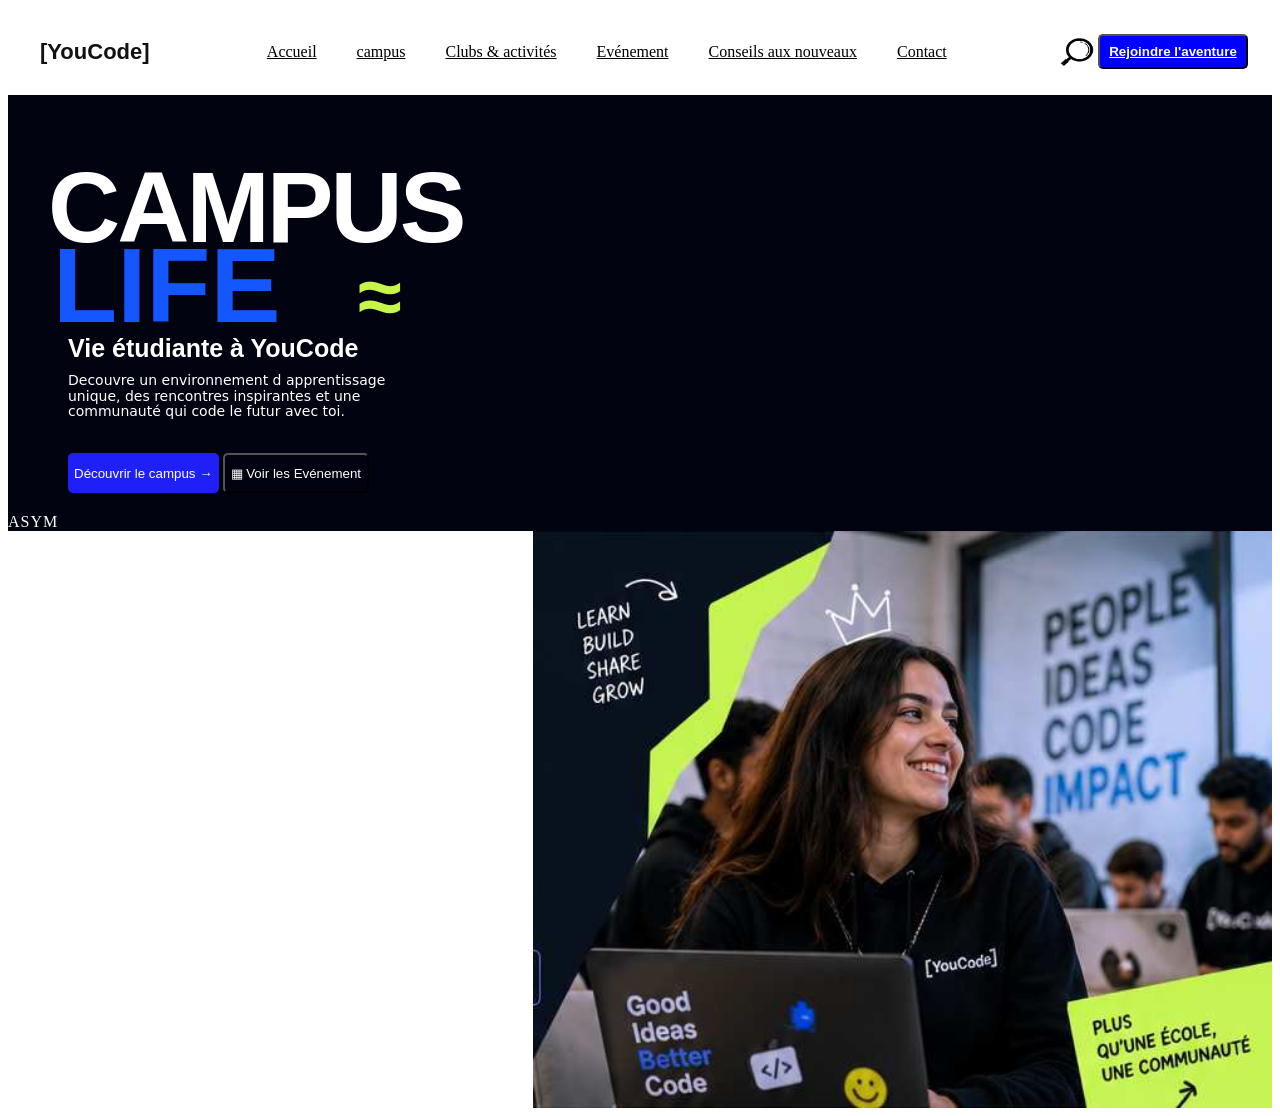
==== index.html @ 862e598f "l'origine file" ====
<!DOCTYPE html>
<html lang="fr">

<head>
  <meta charset="UTF-8">
  <meta name="viewport" content="width=device-width, initial-scale=1.0">
  <title>YouCode</title>
  <link rel="stylesheet" href="css/style.css">
</head>

<body>
  <header class="HEADER">
    <h1>[YouCode]</h1>
    <nav>

      <ul>
        <div class="nav">
          <li><a href="">Accueil</a></li>
          <li><a href="">campus</a></li>
          <li><a href="">Clubs &amp; activités</a></li>
          <li><a href="">Evénement</a></li>
          <li><a href="">Conseils aux nouveaux</a></li>
          <li><a href="">Contact </a></li>
        </div>
      </ul>
    </nav>
    <div class="modif">
      <img class="image1" src="asset/icons/loupe.png">
      <button class="RJbox"><a class="rjcontent" href="">Rejoindre l'aventure</a></button>
    </div>
  </header>


  <main>
    <div class="hero">
      <div>
        <div class="moi">
          <h1>CAMPUS</h1>
        </div>

        <div class="toi">
          <h2>LIFE</h2>
        </div>

        <div class="jassem">
          ≈
        </div>

        <div class="description">
          <p>Vie étudiante à YouCode</p>
        </div>

        <div class="description2">
          <p>Decouvre un environnement d apprentissage unique,
            des rencontres inspirantes et une communauté qui code
            le futur avec toi.</p>
        </div>

        <div class="bottoms">

          <button class="bottom1"><a class="modif2" href=>Découvrir le campus →</a></button>
          <button class="bottom2"><a class="modif3" href=>▦ Voir les Evénement</a></button>

        </div>
        <div class="communauté">
          <div class="cercles">
            <div class="cercle1">
              A
            </div>
            <div class="cercle2">
              S
            </div>
            <div class="cercle3">
              Y
            </div>
            <div class="cercle4">
              M
            </div>
          </div>
          </div>






        </div>


      </div>
      <div class="image2">
        <img src="asset/images/imageverso.jpg">
      </div>

    </div>















</body>

</html>
---- css/style.css ----
.HEADER {
  display: flex;
  justify-content: space-between;
  align-items: center;
  gap: 30px;
  padding: 12px 24px;
  background: #ffff;
  font-family: Arial, Helvetica, sans-serif;
}

.HEADER h1 {
  color: #111;
  font-weight: 800;
  font-size: 22px;
  text-decoration: none;
  padding: 4px 8px;
  white-space: nowrap;
}

ul {
  display: flex;
  align-items: center;
  gap: 22px;
  list-style: none;
  margin: 0;
  padding: 0;
  flex: 1;

}

.HEADER img {
  width: 42px;
  height: 36px;
  opacity: 1px;
  top: 12px;
  left: 810px;
}

.RJbox {
  width: 150px;
  height: 35px;
  opacity: 1px;
  top: 12px;
  left: 858px;
  border-radius: 5px;
  background-color: blue;
  font-weight: bold;
  text-decoration: none;
}

ul a {
  color: black;
}

.rjcontent {
  color: white
}

.nav {
  display: flex;
  font-family: 'Times New Roman', Times, serif;
  align-items: center;
  gap: 40px;
  list-style: none;
  flex: 1;

}

.modif {
  display: flex;
}

.image2 {
  display: flex;
  justify-content: flex-end;
  align-items: 22px width: 57%;
  height: 577px;
  margin-left: auto;
  overflow: hidden;
  width: 90%;
}

.hero {
  background-image: url("hero.png");
  background-size: contain;
  background-position: left center;
  background-repeat: no-repeat;
  background-color: #0b1120;
  align-items: center;
  padding: -1 64px;
  color: #fff;
  background-color: rgb(1, 4, 16);
  display: flex;
  align-items: flex-start;
  padding-top: 8p;
}

.moi {
  font-size: 50px;
  font-weight: 800;
  color: #fff;
  line-height: 0.9;
  letter-spacing: -3px;
  margin: 0;
  font-family: Arial, Helvetica, sans-serif;
  padding-left: 40px;
}


.toi {
  color: #1557ff;
  font-family: Arial, Helvetica, sans-serif;
  font-weight: 800;
  font-size: 70px;
  line-height: 0.9;
  margin: 8px 0 0 0;
  padding: 0;
  width: auto;
  display: flex;
  align-items: center;
  gap: 70px;
  padding-left: 45px;
}

.toi h2 {
  margin-top: -80px;
}

.jassem {
  color: #c7f64a;
  font-family: Arial, Helvetica, sans-serif;
  font-size: 80px;
  font-weight: 700;
  margin-top: -170px;
  margin-bottom: 15px;
  margin-left: 350px;
}

.jassem p {
  margin: 0;
}

.description {
  color: white;
  font-family: Arial, Helvetica, sans-serif;
  font-size: 25px;
  line-height: 1.2;
  font-weight: bold;
  margin: 15px 0 0 0;
  padding: 0;
  margin-left: 60px;
  width: 480px;
  margin-top: -35px;

}

.description2 {
  color: white;
  font-family: system-ui, -apple-system, BlinkMacSystemFont, 'Segoe UI', Roboto, Oxygen, Ubuntu, Cantarell, 'Open Sans', 'Helvetica Neue', sans-serif;
  font-size: 14px;
  line-height: 1.1;
  margin-top: -15px;
  width: 350px;
  margin-left: 60px;
}

.bottoms {
  margin-left: 40px;
  padding: 20px;
}

.bottom1 {
  size:3px;
  opacity: 1px;
  top: 12px;
  left: 858px;
  border-radius: 5px;
  background-color: rgb(31, 31, 248);
  text-decoration:;
  height: 40px;
  font-family:'Trebuchet MS', 'Lucida Sans Unicode', 'Lucida Grande', 'Lucida Sans', Arial, sans-serif;
  border:rgb(31, 31, 248);
}
 .modif2{
  color:white;
   text-decoration: none;
 }
  
 .modif3{
  color:white;
  text-decoration: none;
 }

 .bottom2{
  size:3px;
  opacity: 1px;
  top: 12px;
  left: 858px;
  border-radius: 5px;
  background-color:transparent;
  height: 40px;
  font-family:'Trebuchet MS', 'Lucida Sans Unicode', 'Lucida Grande', 'Lucida Sans', Arial, sans-serif;
 }

 .cercles{
   display: flex;
    gap: 1px;
    margin: 0;
    padding: 0;
}


.dot_A {
    width: 35px;
    height: 35px;
    border-radius: 50%;
    background-color: #B8C9CF;
    text-align: center;
}

.dot_S {
    width: 35px;
    height: 35px;
    border-radius: 50%;
    background-color: #D7C3B6;
    text-align: center;
}

.dot_Y {
    width: 35px;
    height: 35px;
    border-radius: 50%;
    background-color: #B8C9CF;
    text-align: center;
}

.dot_M {
    width: 35px;
    height: 35px;
    border-radius: 50%;
    background-color: #D7C3B6;
    text-align: center;
}


.parent_dots>div {
    display: flex;
    align-items: center;
    justify-content: center;
}
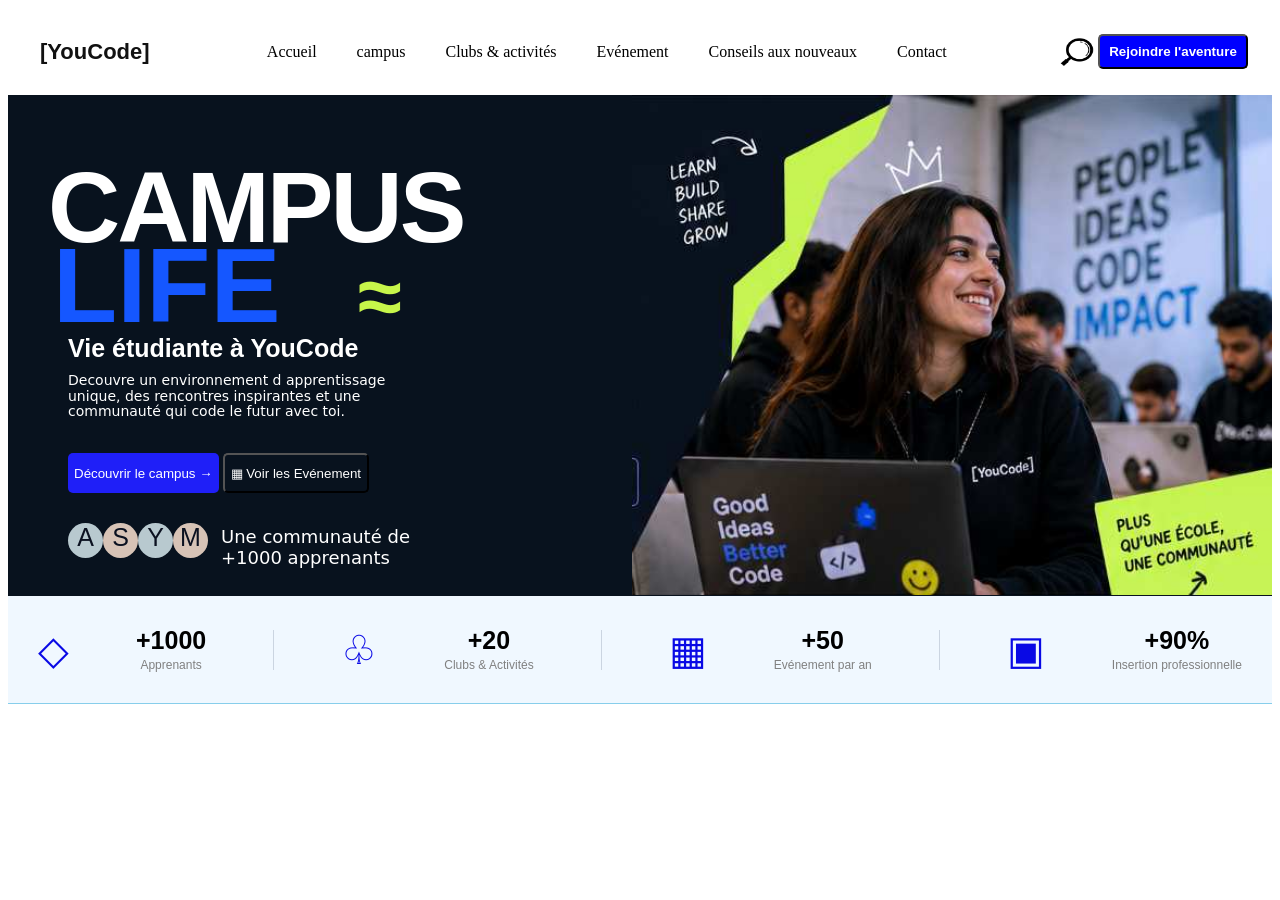
==== commit 013c013a: "les derniers modif" ====
--- a/index.html
+++ b/index.html
@@ -77,20 +77,68 @@
               M
             </div>
           </div>
+          <div>
+            <p class="para">
+              Une communauté de +1000 apprenants
+            </p>
           </div>
+
+        </div>
 
 
 
 
 
 
-        </div>
-
-
       </div>
       <div class="image2">
         <img src="asset/images/imageverso.jpg">
       </div>
+
+    </div>
+
+    <section class="stat-section">
+      <div class="symparanombres">
+        <div class="sym1">
+          ◇
+        </div>
+        <div class="paranombre1">
+          <span class="nombre1">+1000</span>
+          <span class="para1">Apprenants</span>
+        </div>
+        <div class="stat-divider"></div>
+
+        <div class="sym2">
+          ♧
+        </div>
+        <div class="paranombre2">
+          <span class="nombre2">+20</span>
+          <span class="para2">Clubs & Activités</span>
+        </div>
+        <div class="stat-divider"></div>
+
+        <div class="sym3">
+          ▦
+        </div>
+        <div class="paranombre3">
+          <span class="nombre3">+50</span>
+          <span class="para3">Evénement par an</span>
+        </div>
+        <div class="stat-divider"></div>
+
+        <div class="sym4">
+          ▣
+        </div>
+        <div class="paranombre4">
+          <span class="nombre4">+90%</span>
+          <span class="para4">Insertion professionnelle</span>
+        </div>
+        
+
+
+      </div>
+    </section>
+
 
     </div>
 
@@ -107,7 +155,7 @@
 
 
 
-
+  </main>
 </body>
 
 </html>
--- a/css/style.css
+++ b/css/style.css
@@ -46,6 +46,7 @@
   background-color: blue;
   font-weight: bold;
   text-decoration: none;
+
 }
 
 ul a {
@@ -53,7 +54,8 @@
 }
 
 .rjcontent {
-  color: white
+  color: white;
+  text-decoration: none;
 }
 
 .nav {
@@ -63,7 +65,15 @@
   gap: 40px;
   list-style: none;
   flex: 1;
-
+}
+
+.nav a {
+  text-decoration: none;
+}
+
+.nav a:hover {
+  color: #1557ff;
+  text-decoration: underline;
 }
 
 .modif {
@@ -74,7 +84,7 @@
   display: flex;
   justify-content: flex-end;
   align-items: 22px width: 57%;
-  height: 577px;
+  height: 500px;
   margin-left: auto;
   overflow: hidden;
   width: 90%;
@@ -85,11 +95,10 @@
   background-size: contain;
   background-position: left center;
   background-repeat: no-repeat;
-  background-color: #0b1120;
+  background-color: #08121e;
   align-items: center;
   padding: -1 64px;
   color: #fff;
-  background-color: rgb(1, 4, 16);
   display: flex;
   align-items: flex-start;
   padding-top: 8p;
@@ -170,83 +179,204 @@
 }
 
 .bottom1 {
-  size:3px;
+  size: 3px;
   opacity: 1px;
   top: 12px;
   left: 858px;
   border-radius: 5px;
   background-color: rgb(31, 31, 248);
-  text-decoration:;
+  text-decoration: ;
   height: 40px;
-  font-family:'Trebuchet MS', 'Lucida Sans Unicode', 'Lucida Grande', 'Lucida Sans', Arial, sans-serif;
-  border:rgb(31, 31, 248);
-}
- .modif2{
-  color:white;
-   text-decoration: none;
- }
-  
- .modif3{
-  color:white;
-  text-decoration: none;
- }
-
- .bottom2{
-  size:3px;
+  font-family: 'Trebuchet MS', 'Lucida Sans Unicode', 'Lucida Grande', 'Lucida Sans', Arial, sans-serif;
+  border: rgb(31, 31, 248);
+}
+
+.modif2 {
+  color: white;
+  text-decoration: none;
+}
+
+.modif3 {
+  color: white;
+  text-decoration: none;
+}
+
+.bottom2 {
+  size: 3px;
   opacity: 1px;
   top: 12px;
   left: 858px;
   border-radius: 5px;
-  background-color:transparent;
+  background-color: transparent;
   height: 40px;
-  font-family:'Trebuchet MS', 'Lucida Sans Unicode', 'Lucida Grande', 'Lucida Sans', Arial, sans-serif;
- }
-
- .cercles{
-   display: flex;
-    gap: 1px;
-    margin: 0;
-    padding: 0;
-}
-
-
-.dot_A {
-    width: 35px;
-    height: 35px;
-    border-radius: 50%;
-    background-color: #B8C9CF;
-    text-align: center;
-}
-
-.dot_S {
-    width: 35px;
-    height: 35px;
-    border-radius: 50%;
-    background-color: #D7C3B6;
-    text-align: center;
-}
-
-.dot_Y {
-    width: 35px;
-    height: 35px;
-    border-radius: 50%;
-    background-color: #B8C9CF;
-    text-align: center;
-}
-
-.dot_M {
-    width: 35px;
-    height: 35px;
-    border-radius: 50%;
-    background-color: #D7C3B6;
-    text-align: center;
-}
-
-
-.parent_dots>div {
-    display: flex;
-    align-items: center;
-    justify-content: center;
-}
-
- 
+  font-family: 'Trebuchet MS', 'Lucida Sans Unicode', 'Lucida Grande', 'Lucida Sans', Arial, sans-serif;
+}
+
+.communauté {
+  display: flex;
+  padding: 10px;
+  margin-top: -20px;
+
+
+
+}
+
+.cercles {
+  display: flex;
+  margin-left: 50px;
+  padding-top: 20px;
+}
+
+
+.cercle1 {
+  width: 35px;
+  height: 35px;
+  border-radius: 50%;
+  background-color: #B8C9CF;
+  text-align: center;
+  color: #0b1120;
+  font-family: 'Franklin Gothic Medium', 'Arial Narrow', Arial, sans-serif;
+  font-size: 25px;
+
+}
+
+
+.cercle2 {
+  width: 35px;
+  height: 35px;
+  border-radius: 50%;
+  background-color: #D7C3B6;
+  text-align: center;
+  color: #0b1120;
+  font-family: 'Franklin Gothic Medium', 'Arial Narrow', Arial, sans-serif;
+  font-size: 25px;
+}
+
+.cercle3 {
+  width: 35px;
+  height: 35px;
+  border-radius: 50%;
+  background-color: #B8C9CF;
+  text-align: center;
+  color: #0b1120;
+  font-family: 'Franklin Gothic Medium', 'Arial Narrow', Arial, sans-serif;
+  font-size: 25px;
+}
+
+.cercle4 {
+  width: 35px;
+  height: 35px;
+  border-radius: 50%;
+  background-color: #D7C3B6;
+  text-align: center;
+  color: #0b1120;
+  font-family: 'Franklin Gothic Medium', 'Arial Narrow', Arial, sans-serif;
+  font-size: 25px;
+}
+
+.para {
+  margin-left: 13px;
+  margin-top: 3px;
+  font-size: 18px;
+  width: 200px;
+  font-family: system-ui, -apple-system, BlinkMacSystemFont, 'Segoe UI', Roboto, Oxygen, Ubuntu, Cantarell, 'Open Sans', 'Helvetica Neue', sans-serif;
+  padding-top:20px;
+}
+
+.stat-section {
+  display: flex;
+  justify-content: space-between;
+  align-items: center;
+  padding: 30px 30px;
+  background-color: aliceblue;
+  text-align: center;
+  font-family: Arial, Helvetica, sans-serif;
+  border-bottom: 1px solid skyblue;
+}
+
+.symparanombres {
+  display: flex;
+  align-items: center;
+  gap: 30px
+}
+
+.sym1 {
+  font-size: 40px;
+  color: rgb(9, 9, 229);
+}
+
+.nombre1 {
+  display: block;
+  font-size: 25px;
+  font-family: 'Trebuchet MS', 'Lucida Sans Unicode', 'Lucida Grande', 'Lucida Sans', Arial, sans-serif;
+  font-weight: bold;
+}
+
+.para1 {
+  font-size: 12px;
+  color: gray;
+}
+
+.stat-divider {
+  width: 1px;
+  height: 40px;
+  background-color: #cbd5e1;
+}
+
+.sym2 {
+  font-size: 40px;
+  color: rgb(9, 9, 229);
+}
+
+.nombre2 {
+  display: block;
+  font-size: 25px;
+  font-family: 'Trebuchet MS', 'Lucida Sans Unicode', 'Lucida Grande', 'Lucida Sans', Arial, sans-serif;
+  font-weight: bold;
+}
+
+.para2 {
+  font-size: 12px;
+  color: gray;
+}
+
+.sym3 {
+  font-size: 40px;
+  color: rgb(9, 9, 229);
+}
+
+.nombre3 {
+  display: block;
+  font-size: 25px;
+  font-family: 'Trebuchet MS', 'Lucida Sans Unicode', 'Lucida Grande', 'Lucida Sans', Arial, sans-serif;
+  font-weight: bold;
+}
+
+.para3 {
+  font-size: 12px;
+  color: gray;
+}
+
+.sym4 {
+  font-size: 40px;
+  color: rgb(9, 9, 229);
+}
+
+.nombre4 {
+  display: block;
+  font-size: 25px;
+  font-family: 'Trebuchet MS', 'Lucida Sans Unicode', 'Lucida Grande', 'Lucida Sans', Arial, sans-serif;
+  font-weight: bold;
+}
+
+.para4 {
+  font-size: 12px;
+  color: gray;
+}
+
+.symparanombres {
+  display: flex;
+  align-items: center;
+  justify-content: space-between;
+  width: 100%;
+}
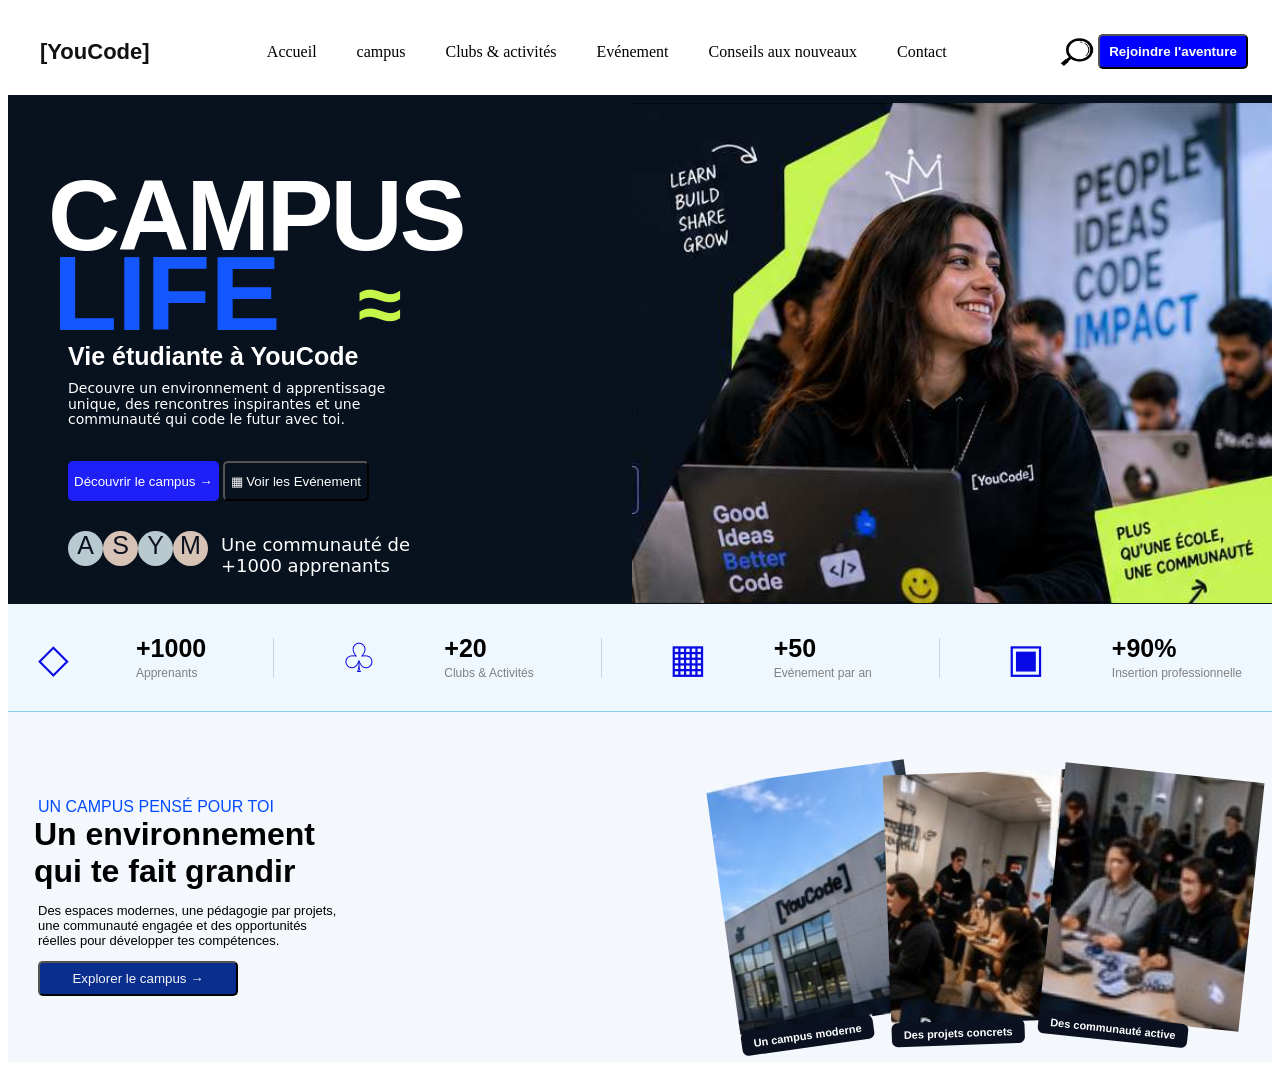
==== commit 58e7b0d6: "le dernier push" ====
--- a/index.html
+++ b/index.html
@@ -133,28 +133,39 @@
           <span class="nombre4">+90%</span>
           <span class="para4">Insertion professionnelle</span>
         </div>
-        
-
-
       </div>
     </section>
 
-
+    <section class="section">
+  <div class="contenue">
+    
+    <div class="text-content">
+      <span class="paragraphes">UN CAMPUS PENSÉ POUR TOI</span>
+      <h2>Un environnement<br>qui te fait grandir</h2>
+      <p>Des espaces modernes, une pédagogie par projets, une communauté engagée et des opportunités réelles pour développer tes compétences.</p>
+      <button class="bottom3">Explorer le campus →</button>
     </div>
-
-
-
-
-
-
-
-
-
-
-
-
-
-
+   
+    <div class="cards-container">
+      
+    
+      <div class="card card-1">
+        <img src="asset/images/page1.jpg" alt="Campus moderne">
+        <span class="badge">Un campus moderne</span>
+      </div>
+     
+      <div class="card card-2">
+        <img src="asset/images/page2.jpg" alt="Des projets concrets">
+        <span class="badge">Des projets concrets</span>
+      </div>
+   
+      <div class="card card-3">
+        <img src="asset/images/page3.jpg" alt="Communauté active">
+        <span class="badge">Des communauté active</span>
+      </div>
+    </div>
+  </div>
+</section>
   </main>
 </body>
 
--- a/css/style.css
+++ b/css/style.css
@@ -83,7 +83,8 @@
 .image2 {
   display: flex;
   justify-content: flex-end;
-  align-items: 22px width: 57%;
+  align-items: 22px;
+  width: 57%;
   height: 500px;
   margin-left: auto;
   overflow: hidden;
@@ -101,7 +102,7 @@
   color: #fff;
   display: flex;
   align-items: flex-start;
-  padding-top: 8p;
+  padding-top: 8px;
 }
 
 .moi {
@@ -185,7 +186,6 @@
   left: 858px;
   border-radius: 5px;
   background-color: rgb(31, 31, 248);
-  text-decoration: ;
   height: 40px;
   font-family: 'Trebuchet MS', 'Lucida Sans Unicode', 'Lucida Grande', 'Lucida Sans', Arial, sans-serif;
   border: rgb(31, 31, 248);
@@ -216,9 +216,6 @@
   display: flex;
   padding: 10px;
   margin-top: -20px;
-
-
-
 }
 
 .cercles {
@@ -280,7 +277,7 @@
   font-size: 18px;
   width: 200px;
   font-family: system-ui, -apple-system, BlinkMacSystemFont, 'Segoe UI', Roboto, Oxygen, Ubuntu, Cantarell, 'Open Sans', 'Helvetica Neue', sans-serif;
-  padding-top:20px;
+  padding-top: 20px;
 }
 
 .stat-section {
@@ -289,7 +286,6 @@
   align-items: center;
   padding: 30px 30px;
   background-color: aliceblue;
-  text-align: center;
   font-family: Arial, Helvetica, sans-serif;
   border-bottom: 1px solid skyblue;
 }
@@ -379,4 +375,109 @@
   align-items: center;
   justify-content: space-between;
   width: 100%;
+}
+
+
+.section {
+  background-color: #F4F7FC;
+  font-family: Arial, Helvetica, sans-serif;
+}
+
+.contenue {
+  display: flex;
+  justify-content: space-between;
+  align-items: center;
+  margin: 0 auto;
+  gap: 50px;
+  padding-top: 20px
+}
+
+.paragraphes {
+  margin-top: 5px;
+  color: #034BFF;
+  padding-left: 30px;
+  padding-top: 60px;
+  font-family: Arial, Helvetica, sans-serif;
+}
+
+.text-content h2 {
+  color: #000000;
+  padding-left: 26px;
+  font-weight: 800;
+  font-size: 32px;
+  margin-top: 0px;
+  margin-bottom: 0px;
+}
+
+.text-content p {
+  margin-left: 30px;
+  font-size: 13px;
+  width: 300px;
+}
+
+.bottom3 {
+  background-color: #092e8e;
+  color: whitesmoke;
+  margin-left: 30px;
+  font-weight: 90px;
+  width: 200px;
+  height: 35px;
+  opacity: 1px;
+  top: 12px;
+  left: 858px;
+  border-radius: 5px;
+  text-decoration: none;
+}
+
+.cards-container {
+  display: flex;
+  align-items: center;
+  position: relative;
+  padding: 40px 20px;
+}
+
+.card {
+  position: relative;
+  width: 200px;
+  height: 250px;
+  border-radius: 16px;
+}
+
+.card img {
+  width: 100%;
+  height: 100%;
+  object-fit: cover;
+  display: block;
+}
+
+.badge {
+  bottom: 12px;
+  left: 50%;
+  background-color: #0b1120;
+  color: #ffffff;
+  padding: 6px 12px;
+  border-radius: 6px;
+  font-size: 11px;
+  font-weight: 900;
+}
+
+.card-1 {
+  transform: rotate(-8deg);
+  z-index: 1;
+}
+
+.card-2 {
+  transform: rotate(-2deg);
+  margin-left: -35px;
+  z-index: 2;
+}
+
+.card-3 {
+  transform: rotate(6deg);
+  margin-left: -35px;
+  z-index: 3;
+}
+
+.card:hover {
+  z-index: 10;
 }
